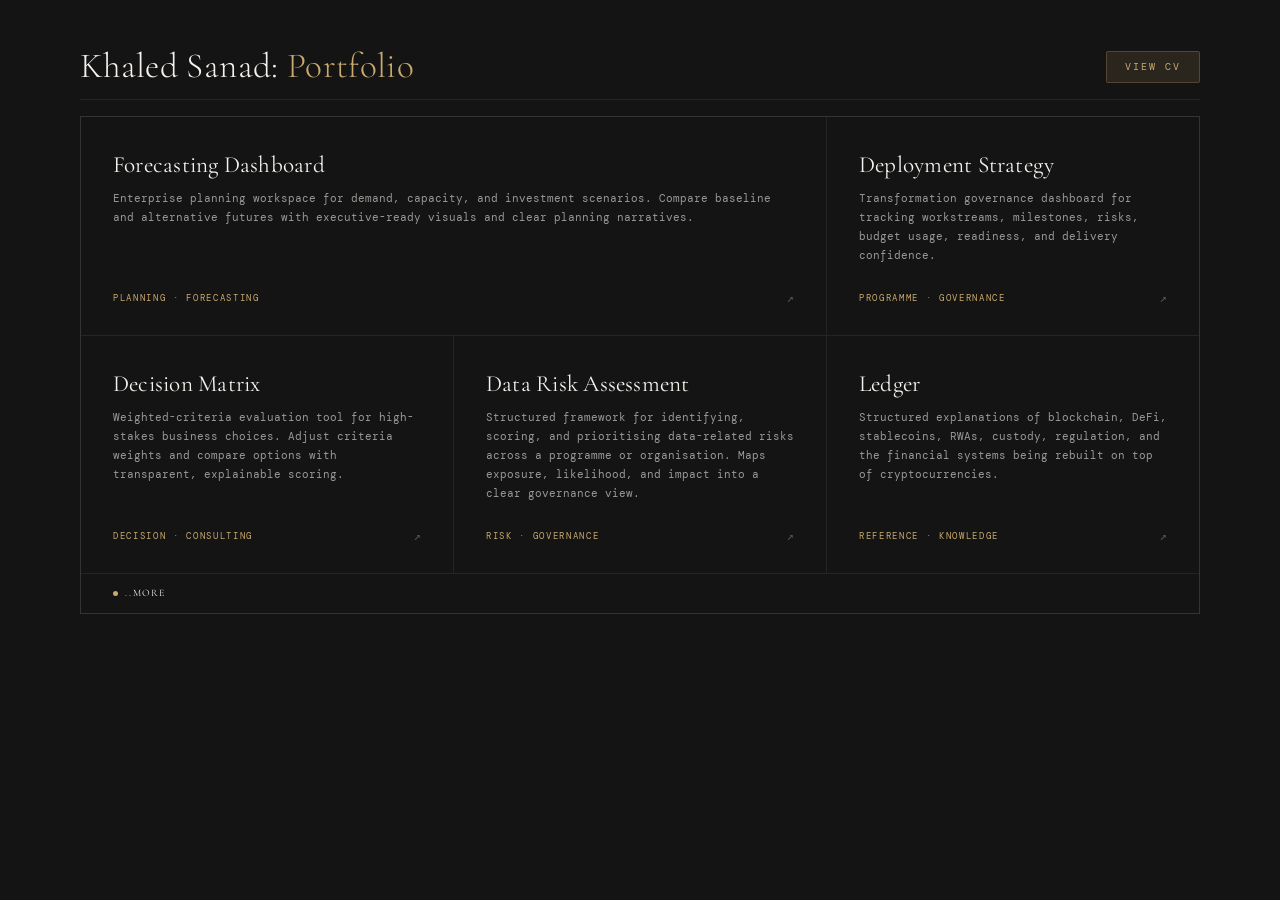
==== index.html @ ebd0127a "Link tokens.css across all pages and alias per-file custom properties Every file now loads assets/cs" ====
<!DOCTYPE html>
<html lang="en">
<head>
<meta charset="UTF-8">
<meta name="viewport" content="width=device-width, initial-scale=1.0">
<link rel="icon" type="image/svg+xml" href="data:image/svg+xml,<svg xmlns='http://www.w3.org/2000/svg' viewBox='0 0 32 32'><rect width='32' height='32' rx='4' fill='%23141414'/><rect x='2' y='2' width='28' height='28' rx='3' fill='none' stroke='%23c9a96e' stroke-width='2'/><circle cx='16' cy='16' r='8' fill='none' stroke='%23c9a96e' stroke-width='2'/></svg>">
<title>Khaled Sanad — Portfolio</title>
<link href="https://fonts.googleapis.com/css2?family=Cormorant+Garamond:wght@300;400;600&family=DM+Mono:wght@300;400&display=swap" rel="stylesheet">
<link rel="stylesheet" href="assets/css/tokens.css">
<style>
  :root {
    --surface-hover: var(--surface-alt);
    --gold: var(--accent-index);
    --gold-dim: rgba(var(--accent-index-rgb), var(--accent-dim-opacity));
    --gold-mid: rgba(var(--accent-index-rgb), var(--accent-mid-opacity));
  }
  *, *::before, *::after { box-sizing: border-box; margin: 0; padding: 0; }
  body {
    background: var(--bg);
    color: var(--ink);
    font-family: 'DM Mono', monospace;
    min-height: 100vh;
    display: flex;
    flex-direction: column;
    overflow-x: hidden;
  }
  header {
    padding: 3rem 5rem 1rem;
    display: flex;
    justify-content: space-between;
    align-items: flex-end;
    opacity: 0;
    animation: rise 0.7s ease 0.1s forwards;
  }
  h1 {
    font-family: 'Cormorant Garamond', serif;
    font-weight: 300;
    font-size: clamp(1.5rem, 2.8vw, 2.2rem);
    letter-spacing: 0.01em;
    line-height: 1;
    color: var(--ink);
  }
  h1 em { font-style: normal; color: var(--gold); }
  .cv-btn {
    font-family: 'DM Mono', monospace;
    font-size: 0.65rem;
    letter-spacing: 0.2em;
    text-transform: uppercase;
    color: var(--gold);
    text-decoration: none;
    border: 1px solid var(--gold-mid);
    padding: 0.55rem 1.1rem;
    border-radius: 2px;
    transition: color 0.2s, border-color 0.2s, background 0.2s;
    white-space: nowrap;
    cursor: pointer;
    background: var(--gold-dim);
  }
  .cv-btn:hover {
    color: var(--gold);
    border-color: var(--gold);
    background: var(--gold-dim);
  }
  .divider {
    height: 1px;
    background: var(--border);
    margin: 0 5rem;
    opacity: 0;
    animation: rise 0.5s ease 0.3s forwards;
  }
  main {
    padding: 1rem 5rem 5rem;
    flex: 1;
    opacity: 0;
    animation: rise 0.7s ease 0.45s forwards;
  }
  .grid {
    display: grid;
    grid-template-columns: repeat(3, 1fr);
    gap: 1px;
    background: var(--border);
    border: 1px solid var(--border);
  }
  .tile {
    border: 0;
    text-align: left;
    background: var(--bg);
    padding: 2.2rem 2rem 1.8rem;
    display: flex;
    flex-direction: column;
    justify-content: space-between;
    min-height: 210px;
    position: relative;
    overflow: hidden;
    text-decoration: none;
    color: inherit;
    cursor: pointer;
    transition: background 0.25s ease;
  }
  .tile::after {
    content: '';
    position: absolute;
    bottom: 0; left: 0; right: 0;
    height: 1px;
    background: var(--gold);
    transform: scaleX(0);
    transform-origin: left;
    transition: transform 0.35s ease;
  }
  .tile:hover { background: var(--surface-hover); }
  .tile:hover::after { transform: scaleX(1); }
  .tile-title {
    font-family: 'Cormorant Garamond', serif;
    font-weight: 400;
    font-size: 1.45rem;
    line-height: 1.15;
    color: var(--ink);
    letter-spacing: 0.01em;
    margin-bottom: 0.6rem;
  }
  .tile-desc {
    font-size: 0.68rem;
    line-height: 1.75;
    color: var(--ink-2);
    flex: 1;
  }
  .tile-footer {
    margin-top: 1.6rem;
    display: flex;
    justify-content: space-between;
    align-items: center;
  }
  .tile-tag {
    font-size: 0.58rem;
    letter-spacing: 0.18em;
    text-transform: uppercase;
    color: var(--ink-3);
  }
  .tile-tag.active { color: var(--gold); }
  .tile-arrow {
    font-size: 0.75rem;
    color: var(--ink-3);
    transition: transform 0.2s ease, color 0.2s ease;
  }
  .tile:hover .tile-arrow {
    transform: translate(3px, -3px);
    color: var(--gold);
  }
  .tile.wide { grid-column: span 2; }
  .tile.narrow {
    grid-column: span 3;
    min-height: auto;
    padding: 0.9rem 2rem;
  }
  .tile.narrow .tile-title {
    margin: 0;
    font-size: 0.62rem;
    line-height: 1;
    letter-spacing: 0.12em;
    color: var(--ink);
    font-family: 'Cormorant Garamond', serif;
    font-weight: 400;
    text-transform: uppercase;
    display: flex;
    align-items: center;
  }
  .tile.narrow .tile-footer,
  .tile.narrow .tile-desc { display: none; }

  /* ── Overlay ── */
  .overlay {
    position: fixed;
    inset: 0;
    z-index: 100;
    background: var(--bg);
    display: flex;
    flex-direction: column;
    opacity: 0;
    pointer-events: none;
    transition: opacity 0.3s ease;
  }
  .overlay.active {
    opacity: 1;
    pointer-events: all;
  }
  .overlay-bar {
    display: flex;
    justify-content: space-between;
    align-items: center;
    padding: 1rem 2rem;
    border-bottom: 1px solid var(--border);
    flex-shrink: 0;
  }
  @media (max-width: 600px) {
    .overlay-bar { justify-content: center; }
    .overlay-artefact { display: none; }
  }
  .overlay-home {
    font-family: 'Cormorant Garamond', serif;
    font-weight: 300;
    font-size: 1rem;
    color: var(--ink-2);
    letter-spacing: 0.04em;
    cursor: pointer;
    background: none;
    border: none;
    padding: 0;
    transition: color 0.2s;
  }
  .overlay-home:hover { color: var(--ink); }
  .overlay-home em {
    font-style: normal;
    color: var(--gold);
  }
  .overlay-artefact { display: none; }
  .overlay iframe {
    flex: 1;
    width: 100%;
    border: none;
    background: var(--bg);
  }

  @keyframes rise {
    from { opacity: 0; transform: translateY(14px); }
    to   { opacity: 1; transform: translateY(0); }
  }
  .tile { opacity: 0; animation: rise 0.5s ease both; }
  .tile:nth-child(1) { animation-delay: 0.55s; }
  .tile:nth-child(2) { animation-delay: 0.65s; }
  .tile:nth-child(3) { animation-delay: 0.72s; }
  .tile:nth-child(4) { animation-delay: 0.79s; }
  .tile:nth-child(5) { animation-delay: 0.86s; }
  .tile:nth-child(6) { animation-delay: 0.93s; }
  .extra-tile { display: none; opacity: 1 !important; animation: none !important; }
  .grid.expanded .extra-tile { display: flex; }
  @media (max-width: 900px) {
    header { padding: 2.5rem 2rem 2rem; }
    .divider { margin: 0 2rem; }
    main { padding: 2.5rem 2rem 4rem; }
    .grid { grid-template-columns: repeat(2, 1fr); }
    .tile.wide { grid-column: span 2; }
    .tile.narrow { grid-column: span 2; }
  }
  @media (max-width: 600px) {
    .grid { grid-template-columns: 1fr; }
    .tile.wide { grid-column: span 1; }
    .tile.narrow { grid-column: span 1; }
    h1 { font-size: 2rem; }
  }

  .blink-dot {
    display: inline-block;
    width: 5px;
    height: 5px;
    border-radius: 50%;
    background: var(--gold);
    margin-right: 0.45rem;
    animation: blink 1.4s ease-in-out infinite;
    vertical-align: middle;
    flex-shrink: 0;
  }
  @keyframes blink {
    0%,100% { opacity: 1; }
    50% { opacity: 0.15; }
  }
</style>
</head>
<body>

<header>
  <h1>Khaled Sanad: <em>Portfolio</em></h1>
  <a class="cv-btn" id="cvBtn" href="cv.html" title="View CV">View CV</a>
</header>
<div class="divider"></div>
<main>
  <div class="grid">

    <a class="tile wide" href="apps/forecasting-dashboard.html" data-title="Forecasting Dashboard">
      <div>
        <div class="tile-title">Forecasting Dashboard</div>
        <div class="tile-desc">Enterprise planning workspace for demand, capacity, and investment scenarios. Compare baseline and alternative futures with executive-ready visuals and clear planning narratives.</div>
      </div>
      <div class="tile-footer">
        <span class="tile-tag active">Planning · Forecasting</span>
        <span class="tile-arrow">↗</span>
      </div>
    </a>

    <a class="tile" href="apps/deployment-strategy-dashboard.html" data-title="Deployment Strategy">
      <div>
        <div class="tile-title">Deployment Strategy</div>
        <div class="tile-desc">Transformation governance dashboard for tracking workstreams, milestones, risks, budget usage, readiness, and delivery confidence.</div>
      </div>
      <div class="tile-footer">
        <span class="tile-tag active">Programme · Governance</span>
        <span class="tile-arrow">↗</span>
      </div>
    </a>

    <a class="tile" href="apps/decision-matrix.html" data-title="Decision Matrix">
      <div>
        <div class="tile-title">Decision Matrix</div>
        <div class="tile-desc">Weighted-criteria evaluation tool for high-stakes business choices. Adjust criteria weights and compare options with transparent, explainable scoring.</div>
      </div>
      <div class="tile-footer">
        <span class="tile-tag active">Decision · Consulting</span>
        <span class="tile-arrow">↗</span>
      </div>
    </a>

    <a class="tile" href="apps/data-risk-assessment.html" data-title="Data Risk Assessment">
      <div>
        <div class="tile-title">Data Risk Assessment</div>
        <div class="tile-desc">Structured framework for identifying, scoring, and prioritising data-related risks across a programme or organisation. Maps exposure, likelihood, and impact into a clear governance view.</div>
      </div>
      <div class="tile-footer">
        <span class="tile-tag active">Risk · Governance</span>
        <span class="tile-arrow">↗</span>
      </div>
    </a>

    <a class="tile" href="apps/ledger.html" data-title="Ledger">
      <div>
        <div class="tile-title">Ledger</div>
        <div class="tile-desc">Structured explanations of blockchain, DeFi, stablecoins, RWAs, custody, regulation, and the financial systems being rebuilt on top of cryptocurrencies.</div>
      </div>
      <div class="tile-footer">
        <span class="tile-tag active">Reference · Knowledge</span>
        <span class="tile-arrow">↗</span>
      </div>
    </a>

    <button class="tile narrow" id="moreToggle" type="button" aria-expanded="false">
      <div><div class="tile-title"><span class="blink-dot"></span>..more</div></div>
    </button>

    <a class="tile extra-tile" href="apps/initiative-tracker.html" data-title="Initiative Tracker">
      <div>
        <div class="tile-title">Initiative Tracker</div>
        <div class="tile-desc">Portfolio view of active initiatives by status, owner, priority, and strategic theme. A one-page governance summary built for leadership review and board reporting.</div>
      </div>
      <div class="tile-footer">
        <span class="tile-tag active">Portfolio · Delivery</span>
        <span class="tile-arrow">↗</span>
      </div>
    </a>

    <a class="tile extra-tile" href="apps/stakeholder-mapping.html" data-title="Stakeholder Mapping Tool">
      <div>
        <div class="tile-title">Stakeholder Mapping Tool</div>
        <div class="tile-desc">Maps stakeholders by influence and interest, assigns engagement strategies, and produces a clean visual grid — a standard consulting deliverable rebuilt as a browser tool.</div>
      </div>
      <div class="tile-footer">
        <span class="tile-tag active">Engagement · Change</span>
        <span class="tile-arrow">↗</span>
      </div>
    </a>

    <a class="tile extra-tile" href="apps/business-case-builder.html" data-title="Business Case Builder">
      <div>
        <div class="tile-title">Business Case Builder</div>
        <div class="tile-desc">Structured framework for framing a business case: problem statement, options, costs, benefits, risks, and recommendation — outputting a clean executive summary view.</div>
      </div>
      <div class="tile-footer">
        <span class="tile-tag active">Strategy · Justification</span>
        <span class="tile-arrow">↗</span>
      </div>
    </a>

  </div>
</main>

<!-- Overlay -->
<div class="overlay" id="overlay">
  <div class="overlay-bar">
    <button class="overlay-home" id="overlayClose">..back to <em>Portfolio</em></button>
    <span class="overlay-artefact" id="overlayTitle"></span>
  </div>
  <iframe id="overlayFrame" src="" title="Artefact"></iframe>
</div>

<script>
  // More/less toggle
  const toggle = document.getElementById("moreToggle");
  const grid = document.querySelector(".grid");
  toggle.addEventListener("click", () => {
    const expanded = grid.classList.toggle("expanded");
    toggle.setAttribute("aria-expanded", expanded ? "true" : "false");
    const titleEl = toggle.querySelector(".tile-title");
    titleEl.innerHTML = expanded
      ? '<span class="blink-dot"></span>..less'
      : '<span class="blink-dot"></span>..more';
  });

  // Overlay
  const overlay = document.getElementById("overlay");
  const overlayFrame = document.getElementById("overlayFrame");
  const overlayTitle = document.getElementById("overlayTitle");
  const overlayClose = document.getElementById("overlayClose");

  let overlayOpen = false;

function openOverlay(href, title) {
  const absoluteUrl = new URL(href, window.location.href).href;
  overlayFrame.src = absoluteUrl;
  overlayTitle.textContent = title;
  overlay.classList.add("active");
  document.body.style.overflow = "hidden";
  overlayOpen = true;
  history.pushState({ overlay: true }, "");
}

  function closeOverlay() {
    overlay.classList.remove("active");
    document.body.style.overflow = "";
    overlayOpen = false;
    overlayTitle.textContent = "";
    overlayFrame.src = "";
  }

  document.querySelectorAll("a.tile").forEach(tile => {
    tile.addEventListener("click", e => {
      e.preventDefault();
      openOverlay(tile.getAttribute("href"), tile.getAttribute("data-title"));
    });
  });

  document.getElementById("cvBtn").addEventListener("click", e => {
    e.preventDefault();
    openOverlay("cv.html", "Curriculum Vitae");
  });

  overlayClose.addEventListener("click", () => {
    window.location.href = "index.html";
  });

  window.addEventListener("popstate", () => {
    if (overlayOpen) window.location.href = "index.html";
  });

  document.addEventListener("keydown", e => {
    if (e.key === "Escape" && overlayOpen) window.location.href = "index.html";
  });
</script>

</body>
</html>
---- assets/css/tokens.css ----
/* Shared design tokens — Khaled Sanad Portfolio
   Single source of truth for every HTML file's colour system.
   Each page keeps a thin :root block that aliases these into the
   generic --accent / --ink / --bg names its own CSS already uses. */

:root {
  /* ── Neutrals ─────────────────────────────────────────────── */
  --bg:           #141414;
  --bg-rgb:       20,20,20;
  --surface:      #1c1c1c;
  --surface-alt:  #222222;
  --surface-hi:   #282828;
  --border:       rgba(255,255,255,0.07);
  --border-soft:  rgba(255,255,255,0.04);
  --border-rgb:   255,255,255;

  --ink:          #f5f2ed;
  --ink-rgb:      245,242,237;
  --ink-2:        rgba(245,242,237,0.6);
  --ink-3:        rgba(245,242,237,0.3);

  /* ── Status colours (shared meaning across every artefact) ─── */
  --green:        #5f9a78;
  --green-rgb:    95,154,120;
  --green-dim:    rgba(95,154,120,0.13);
  --green-mid:    rgba(95,154,120,0.25);

  --amber:        #c49a55;
  --amber-rgb:    196,154,85;
  --amber-dim:    rgba(196,154,85,0.13);
  --amber-mid:    rgba(196,154,85,0.25);

  --red:          #b4685d;
  --red-rgb:      180,104,93;
  --red-dim:      rgba(180,104,93,0.13);
  --red-mid:      rgba(180,104,93,0.25);

  --blue:         #6b8fa8;
  --blue-rgb:     107,143,168;
  --blue-dim:     rgba(107,143,168,0.13);
  --blue-mid:     rgba(107,143,168,0.25);

  --purple:       #8f7cae;
  --purple-rgb:   143,124,174;
  --purple-dim:   rgba(143,124,174,0.13);
  --purple-mid:   rgba(143,124,174,0.25);

  /* ── Typography ───────────────────────────────────────────── */
  --font-serif:   'Cormorant Garamond', Georgia, serif;
  --font-mono:    'DM Mono', 'Courier New', monospace;

  /* ── Shape / motion ───────────────────────────────────────── */
  --radius:       4px;
  --radius-sm:    3px;
  --tr:           160ms ease;

  /* ── Per-page accents ─────────────────────────────────────── */
  --accent-index:            #c9a96e;
  --accent-index-rgb:        201,169,110;
  --accent-cv:               var(--accent-index);
  --accent-cv-rgb:           var(--accent-index-rgb);

  --accent-forecasting:      #6b8fa8;
  --accent-forecasting-rgb:  107,143,168;

  --accent-deployment:       #93a9b2;
  --accent-deployment-rgb:   145,166,174;

  --accent-decision:         #8b7ab0;
  --accent-decision-rgb:     139,122,176;

  --accent-risk:             #b06050;
  --accent-risk-rgb:         176,96,80;

  --accent-initiative:       #4a9e9e;
  --accent-initiative-rgb:   74,158,158;

  --accent-stakeholder:      #b99562;
  --accent-stakeholder-rgb:  185,149,98;

  --accent-bizcase:          #c9b88a;
  --accent-bizcase-rgb:      201,184,138;

  /* Ledger previously shared #4a9e9e with Initiative Tracker — reassigned
     to a distinct muted indigo so the two are no longer identical. */
  --accent-ledger:           #6f7fb8;
  --accent-ledger-rgb:       111,127,184;
  --accent-ledger-hover:     #8b98d0;

  /* Standard dim/mid tint opacities applied uniformly across every accent. */
  --accent-dim-opacity: 0.12;
  --accent-mid-opacity: 0.25;

  /* Theme-invariant text colour for use on top of a saturated accent fill
     (e.g. an active pill/button) — deliberately does NOT flip with
     light/dark theme, since the accent fill itself stays legible either way. */
  --on-accent: #fff;

  /* ── Ledger's light theme (the only artefact with one) ───────
     Kept separate from the -dim/-mid "faint tint" naming above to
     avoid confusion with Ledger's own --accent-light (faint-tint) role. */
  --ledger-light-bg:            #f0efea;
  --ledger-light-surface:       #faf9f7;
  --ledger-light-surface-alt:   #eceae4;
  --ledger-light-border:        rgba(28,43,53,0.1);
  --ledger-light-border-soft:   rgba(28,43,53,0.06);
  --ledger-light-border-rgb:    28,43,53;
  --ledger-light-ink:           #1c2b35;
  --ledger-light-ink-rgb:       28,43,53;
  --ledger-light-ink-2:         rgba(28,43,53,0.7);
  --ledger-light-ink-3:         rgba(28,43,53,0.4);
  --accent-ledger-light:        #4f5f96;
  --accent-ledger-light-rgb:    79,95,150;
  --accent-ledger-light-hover:  #3d4a7a;
}
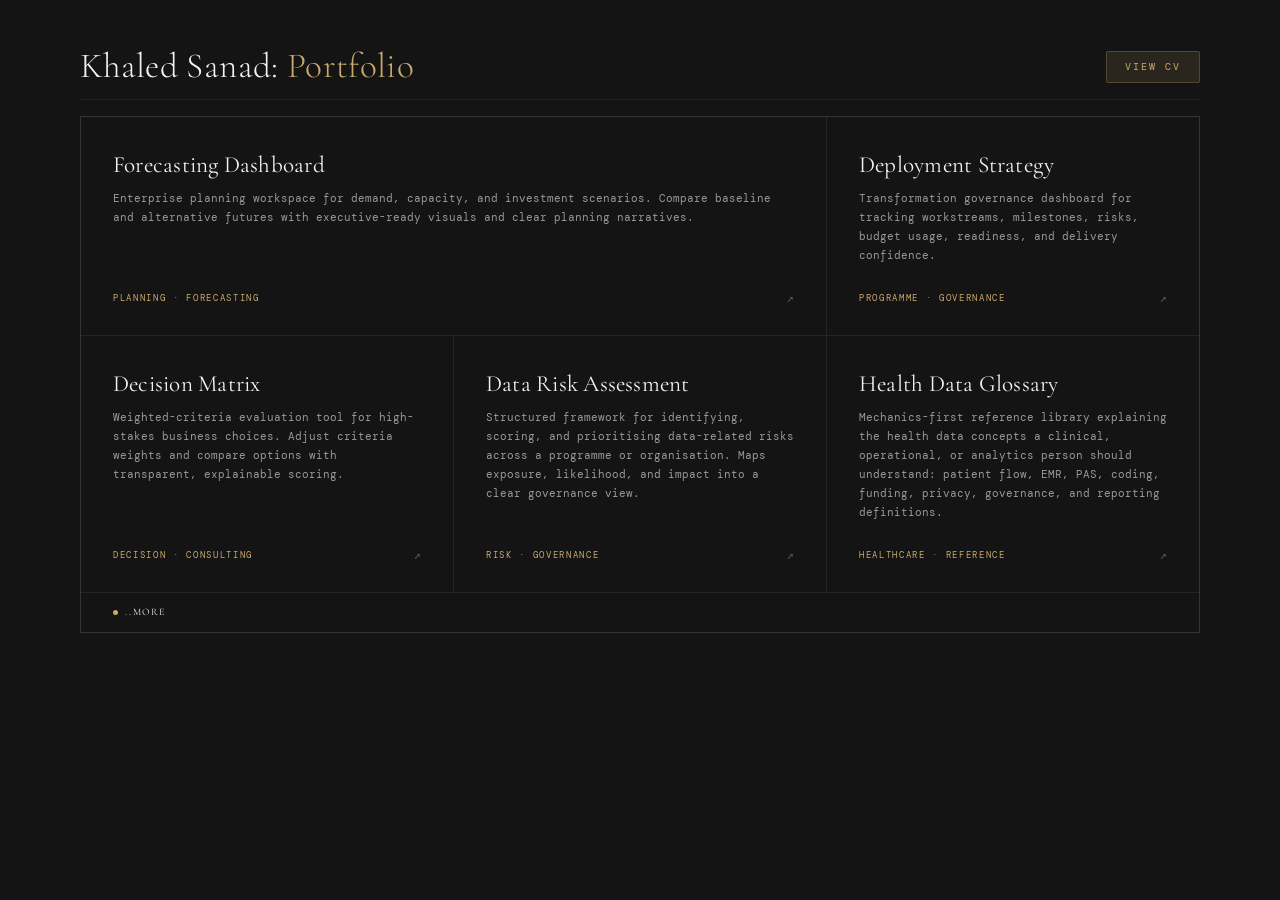
==== commit 5cee7938: "Merge branch 'main' into claude/repo-overview-readme-check-ducnp2" ====
--- a/index.html
+++ b/index.html
@@ -4,7 +4,7 @@
 <meta charset="UTF-8">
 <meta name="viewport" content="width=device-width, initial-scale=1.0">
 <link rel="icon" type="image/svg+xml" href="data:image/svg+xml,<svg xmlns='http://www.w3.org/2000/svg' viewBox='0 0 32 32'><rect width='32' height='32' rx='4' fill='%23141414'/><rect x='2' y='2' width='28' height='28' rx='3' fill='none' stroke='%23c9a96e' stroke-width='2'/><circle cx='16' cy='16' r='8' fill='none' stroke='%23c9a96e' stroke-width='2'/></svg>">
-<title>Khaled Sanad — Portfolio</title>
+<title>Khaled Sanad - Portfolio</title>
 <link href="https://fonts.googleapis.com/css2?family=Cormorant+Garamond:wght@300;400;600&family=DM+Mono:wght@300;400&display=swap" rel="stylesheet">
 <link rel="stylesheet" href="assets/css/tokens.css">
 <style>
@@ -167,7 +167,6 @@
   .tile.narrow .tile-footer,
   .tile.narrow .tile-desc { display: none; }
 
-  /* ── Overlay ── */
   .overlay {
     position: fixed;
     inset: 0;
@@ -319,13 +318,13 @@
       </div>
     </a>
 
-    <a class="tile" href="apps/ledger.html" data-title="Ledger">
-      <div>
-        <div class="tile-title">Ledger</div>
-        <div class="tile-desc">Structured explanations of blockchain, DeFi, stablecoins, RWAs, custody, regulation, and the financial systems being rebuilt on top of cryptocurrencies.</div>
-      </div>
-      <div class="tile-footer">
-        <span class="tile-tag active">Reference · Knowledge</span>
+    <a class="tile" href="apps/ledger.html" data-title="Health Data Glossary">
+      <div>
+        <div class="tile-title">Health Data Glossary</div>
+        <div class="tile-desc">Mechanics-first reference library explaining the health data concepts a clinical, operational, or analytics person should understand: patient flow, EMR, PAS, coding, funding, privacy, governance, and reporting definitions.</div>
+      </div>
+      <div class="tile-footer">
+        <span class="tile-tag active">Healthcare · Reference</span>
         <span class="tile-arrow">↗</span>
       </div>
     </a>
@@ -348,7 +347,7 @@
     <a class="tile extra-tile" href="apps/stakeholder-mapping.html" data-title="Stakeholder Mapping Tool">
       <div>
         <div class="tile-title">Stakeholder Mapping Tool</div>
-        <div class="tile-desc">Maps stakeholders by influence and interest, assigns engagement strategies, and produces a clean visual grid — a standard consulting deliverable rebuilt as a browser tool.</div>
+        <div class="tile-desc">Maps stakeholders by influence and interest, assigns engagement strategies, and produces a clean visual grid suitable for programme planning and change work.</div>
       </div>
       <div class="tile-footer">
         <span class="tile-tag active">Engagement · Change</span>
@@ -359,7 +358,7 @@
     <a class="tile extra-tile" href="apps/business-case-builder.html" data-title="Business Case Builder">
       <div>
         <div class="tile-title">Business Case Builder</div>
-        <div class="tile-desc">Structured framework for framing a business case: problem statement, options, costs, benefits, risks, and recommendation — outputting a clean executive summary view.</div>
+        <div class="tile-desc">Structured framework for framing a business case: problem statement, options, costs, benefits, risks, and recommendation, producing a clean executive summary view.</div>
       </div>
       <div class="tile-footer">
         <span class="tile-tag active">Strategy · Justification</span>
@@ -370,7 +369,6 @@
   </div>
 </main>
 
-<!-- Overlay -->
 <div class="overlay" id="overlay">
   <div class="overlay-bar">
     <button class="overlay-home" id="overlayClose">..back to <em>Portfolio</em></button>
@@ -380,7 +378,6 @@
 </div>
 
 <script>
-  // More/less toggle
   const toggle = document.getElementById("moreToggle");
   const grid = document.querySelector(".grid");
   toggle.addEventListener("click", () => {
@@ -392,7 +389,6 @@
       : '<span class="blink-dot"></span>..more';
   });
 
-  // Overlay
   const overlay = document.getElementById("overlay");
   const overlayFrame = document.getElementById("overlayFrame");
   const overlayTitle = document.getElementById("overlayTitle");
@@ -400,15 +396,15 @@
 
   let overlayOpen = false;
 
-function openOverlay(href, title) {
-  const absoluteUrl = new URL(href, window.location.href).href;
-  overlayFrame.src = absoluteUrl;
-  overlayTitle.textContent = title;
-  overlay.classList.add("active");
-  document.body.style.overflow = "hidden";
-  overlayOpen = true;
-  history.pushState({ overlay: true }, "");
-}
+  function openOverlay(href, title) {
+    const absoluteUrl = new URL(href, window.location.href).href;
+    overlayFrame.src = absoluteUrl;
+    overlayTitle.textContent = title;
+    overlay.classList.add("active");
+    document.body.style.overflow = "hidden";
+    overlayOpen = true;
+    history.pushState({ overlay: true }, "");
+  }
 
   function closeOverlay() {
     overlay.classList.remove("active");
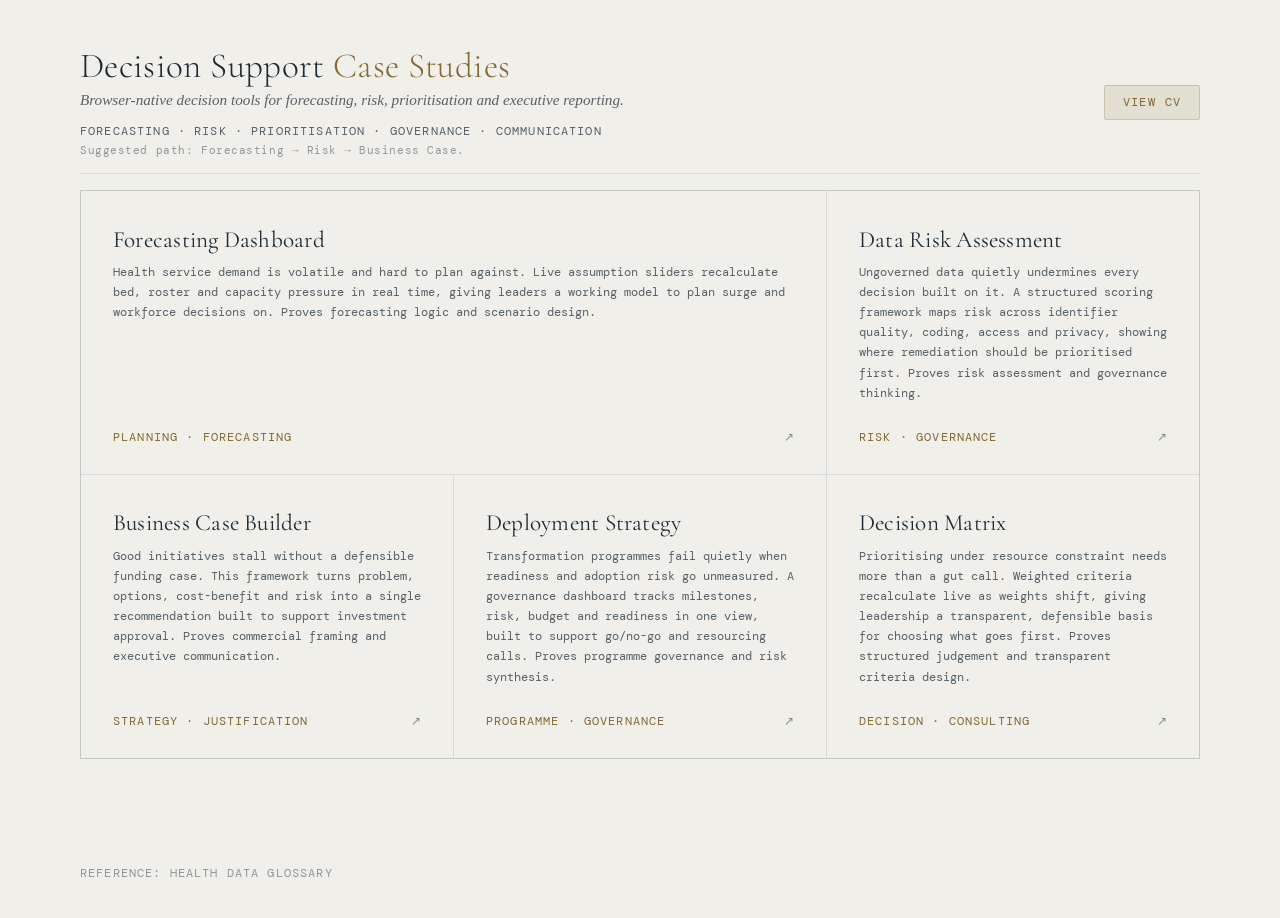
==== commit 655755ed: "Rebrand shell, reduce hero grid to 5 tiles, rewrite tile copy Retitles the portfolio shell to "Decis" ====
--- a/index.html
+++ b/index.html
@@ -4,7 +4,7 @@
 <meta charset="UTF-8">
 <meta name="viewport" content="width=device-width, initial-scale=1.0">
 <link rel="icon" type="image/svg+xml" href="data:image/svg+xml,<svg xmlns='http://www.w3.org/2000/svg' viewBox='0 0 32 32'><rect width='32' height='32' rx='4' fill='%23141414'/><rect x='2' y='2' width='28' height='28' rx='3' fill='none' stroke='%23c9a96e' stroke-width='2'/><circle cx='16' cy='16' r='8' fill='none' stroke='%23c9a96e' stroke-width='2'/></svg>">
-<title>Khaled Sanad - Portfolio</title>
+<title>Decision Support Case Studies</title>
 <link href="https://fonts.googleapis.com/css2?family=Cormorant+Garamond:wght@300;400;600&family=DM+Mono:wght@300;400&display=swap" rel="stylesheet">
 <link rel="stylesheet" href="assets/css/tokens.css">
 <style>
@@ -28,7 +28,7 @@
     padding: 3rem 5rem 1rem;
     display: flex;
     justify-content: space-between;
-    align-items: flex-end;
+    align-items: center;
     opacity: 0;
     animation: rise 0.7s ease 0.1s forwards;
   }
@@ -41,10 +41,36 @@
     color: var(--ink);
   }
   h1 em { font-style: normal; color: var(--gold); }
+  .tagline {
+    font-family: 'Cormorant Garamond', serif;
+    font-style: italic;
+    font-weight: 300;
+    font-size: 0.95rem;
+    color: var(--ink-2);
+    margin-top: 0.5rem;
+  }
+  .meta-block {
+    margin-top: 0.9rem;
+  }
+  .proof-strip {
+    font-family: 'DM Mono', monospace;
+    font-size: 0.72rem;
+    letter-spacing: 0.1em;
+    text-transform: uppercase;
+    color: var(--ink-2);
+  }
+  .suggested-path {
+    font-family: 'DM Mono', monospace;
+    font-size: 0.7rem;
+    letter-spacing: 0.05em;
+    color: var(--ink-3);
+    margin-top: 0.3rem;
+  }
+  .header-left { display: flex; flex-direction: column; }
   .cv-btn {
     font-family: 'DM Mono', monospace;
-    font-size: 0.65rem;
-    letter-spacing: 0.2em;
+    font-size: 0.72rem;
+    letter-spacing: 0.12em;
     text-transform: uppercase;
     color: var(--gold);
     text-decoration: none;
@@ -119,7 +145,7 @@
     margin-bottom: 0.6rem;
   }
   .tile-desc {
-    font-size: 0.68rem;
+    font-size: 0.72rem;
     line-height: 1.75;
     color: var(--ink-2);
     flex: 1;
@@ -131,41 +157,24 @@
     align-items: center;
   }
   .tile-tag {
-    font-size: 0.58rem;
-    letter-spacing: 0.18em;
+    font-size: 0.72rem;
+    letter-spacing: 0.1em;
     text-transform: uppercase;
     color: var(--ink-3);
   }
   .tile-tag.active { color: var(--gold); }
   .tile-arrow {
     font-size: 0.75rem;
-    color: var(--ink-3);
-    transition: transform 0.2s ease, color 0.2s ease;
+    color: var(--ink-2);
+    opacity: 0.7;
+    transition: transform 0.2s ease, color 0.2s ease, opacity 0.2s ease;
   }
   .tile:hover .tile-arrow {
     transform: translate(3px, -3px);
     color: var(--gold);
+    opacity: 1;
   }
   .tile.wide { grid-column: span 2; }
-  .tile.narrow {
-    grid-column: span 3;
-    min-height: auto;
-    padding: 0.9rem 2rem;
-  }
-  .tile.narrow .tile-title {
-    margin: 0;
-    font-size: 0.62rem;
-    line-height: 1;
-    letter-spacing: 0.12em;
-    color: var(--ink);
-    font-family: 'Cormorant Garamond', serif;
-    font-weight: 400;
-    text-transform: uppercase;
-    display: flex;
-    align-items: center;
-  }
-  .tile.narrow .tile-footer,
-  .tile.narrow .tile-desc { display: none; }
 
   .overlay {
     position: fixed;
@@ -229,45 +238,51 @@
   .tile:nth-child(3) { animation-delay: 0.72s; }
   .tile:nth-child(4) { animation-delay: 0.79s; }
   .tile:nth-child(5) { animation-delay: 0.86s; }
-  .tile:nth-child(6) { animation-delay: 0.93s; }
-  .extra-tile { display: none; opacity: 1 !important; animation: none !important; }
-  .grid.expanded .extra-tile { display: flex; }
   @media (max-width: 900px) {
     header { padding: 2.5rem 2rem 2rem; }
     .divider { margin: 0 2rem; }
     main { padding: 2.5rem 2rem 4rem; }
     .grid { grid-template-columns: repeat(2, 1fr); }
     .tile.wide { grid-column: span 2; }
-    .tile.narrow { grid-column: span 2; }
   }
   @media (max-width: 600px) {
     .grid { grid-template-columns: 1fr; }
     .tile.wide { grid-column: span 1; }
-    .tile.narrow { grid-column: span 1; }
     h1 { font-size: 2rem; }
   }
 
-  .blink-dot {
-    display: inline-block;
-    width: 5px;
-    height: 5px;
-    border-radius: 50%;
-    background: var(--gold);
-    margin-right: 0.45rem;
-    animation: blink 1.4s ease-in-out infinite;
-    vertical-align: middle;
-    flex-shrink: 0;
-  }
-  @keyframes blink {
-    0%,100% { opacity: 1; }
-    50% { opacity: 0.15; }
+  footer {
+    padding: 1.4rem 5rem 2.2rem;
+    opacity: 0;
+    animation: rise 0.5s ease 1s forwards;
+  }
+  .footer-link {
+    font-family: 'DM Mono', monospace;
+    font-size: 0.72rem;
+    letter-spacing: 0.1em;
+    text-transform: uppercase;
+    color: var(--ink-3);
+    text-decoration: none;
+    cursor: pointer;
+    transition: color 0.2s ease;
+  }
+  .footer-link:hover { color: var(--gold); }
+  @media (max-width: 900px) {
+    footer { padding: 1.4rem 2rem 2.2rem; }
   }
 </style>
 </head>
 <body>
 
 <header>
-  <h1>Khaled Sanad: <em>Portfolio</em></h1>
+  <div class="header-left">
+    <h1>Decision Support <em>Case Studies</em></h1>
+    <p class="tagline">Browser-native decision tools for forecasting, risk, prioritisation and executive reporting.</p>
+    <div class="meta-block">
+      <div class="proof-strip">Forecasting · Risk · Prioritisation · Governance · Communication</div>
+      <div class="suggested-path">Suggested path: Forecasting → Risk → Business Case.</div>
+    </div>
+  </div>
   <a class="cv-btn" id="cvBtn" href="cv.html" title="View CV">View CV</a>
 </header>
 <div class="divider"></div>
@@ -277,7 +292,7 @@
     <a class="tile wide" href="apps/forecasting-dashboard.html" data-title="Forecasting Dashboard">
       <div>
         <div class="tile-title">Forecasting Dashboard</div>
-        <div class="tile-desc">Enterprise planning workspace for demand, capacity, and investment scenarios. Compare baseline and alternative futures with executive-ready visuals and clear planning narratives.</div>
+        <div class="tile-desc">Health service demand is volatile and hard to plan against. Live assumption sliders recalculate bed, roster and capacity pressure in real time, giving leaders a working model to plan surge and workforce decisions on. Proves forecasting logic and scenario design.</div>
       </div>
       <div class="tile-footer">
         <span class="tile-tag active">Planning · Forecasting</span>
@@ -285,10 +300,32 @@
       </div>
     </a>
 
+    <a class="tile" href="apps/data-risk-assessment.html" data-title="Data Risk Assessment">
+      <div>
+        <div class="tile-title">Data Risk Assessment</div>
+        <div class="tile-desc">Ungoverned data quietly undermines every decision built on it. A structured scoring framework maps risk across identifier quality, coding, access and privacy, showing where remediation should be prioritised first. Proves risk assessment and governance thinking.</div>
+      </div>
+      <div class="tile-footer">
+        <span class="tile-tag active">Risk · Governance</span>
+        <span class="tile-arrow">↗</span>
+      </div>
+    </a>
+
+    <a class="tile" href="apps/business-case-builder.html" data-title="Business Case Builder">
+      <div>
+        <div class="tile-title">Business Case Builder</div>
+        <div class="tile-desc">Good initiatives stall without a defensible funding case. This framework turns problem, options, cost-benefit and risk into a single recommendation built to support investment approval. Proves commercial framing and executive communication.</div>
+      </div>
+      <div class="tile-footer">
+        <span class="tile-tag active">Strategy · Justification</span>
+        <span class="tile-arrow">↗</span>
+      </div>
+    </a>
+
     <a class="tile" href="apps/deployment-strategy-dashboard.html" data-title="Deployment Strategy">
       <div>
         <div class="tile-title">Deployment Strategy</div>
-        <div class="tile-desc">Transformation governance dashboard for tracking workstreams, milestones, risks, budget usage, readiness, and delivery confidence.</div>
+        <div class="tile-desc">Transformation programmes fail quietly when readiness and adoption risk go unmeasured. A governance dashboard tracks milestones, risk, budget and readiness in one view, built to support go/no-go and resourcing calls. Proves programme governance and risk synthesis.</div>
       </div>
       <div class="tile-footer">
         <span class="tile-tag active">Programme · Governance</span>
@@ -299,7 +336,7 @@
     <a class="tile" href="apps/decision-matrix.html" data-title="Decision Matrix">
       <div>
         <div class="tile-title">Decision Matrix</div>
-        <div class="tile-desc">Weighted-criteria evaluation tool for high-stakes business choices. Adjust criteria weights and compare options with transparent, explainable scoring.</div>
+        <div class="tile-desc">Prioritising under resource constraint needs more than a gut call. Weighted criteria recalculate live as weights shift, giving leadership a transparent, defensible basis for choosing what goes first. Proves structured judgement and transparent criteria design.</div>
       </div>
       <div class="tile-footer">
         <span class="tile-tag active">Decision · Consulting</span>
@@ -307,67 +344,12 @@
       </div>
     </a>
 
-    <a class="tile" href="apps/data-risk-assessment.html" data-title="Data Risk Assessment">
-      <div>
-        <div class="tile-title">Data Risk Assessment</div>
-        <div class="tile-desc">Structured framework for identifying, scoring, and prioritising data-related risks across a programme or organisation. Maps exposure, likelihood, and impact into a clear governance view.</div>
-      </div>
-      <div class="tile-footer">
-        <span class="tile-tag active">Risk · Governance</span>
-        <span class="tile-arrow">↗</span>
-      </div>
-    </a>
-
-    <a class="tile" href="apps/ledger.html" data-title="Health Data Glossary">
-      <div>
-        <div class="tile-title">Health Data Glossary</div>
-        <div class="tile-desc">Mechanics-first reference library explaining the health data concepts a clinical, operational, or analytics person should understand: patient flow, EMR, PAS, coding, funding, privacy, governance, and reporting definitions.</div>
-      </div>
-      <div class="tile-footer">
-        <span class="tile-tag active">Healthcare · Reference</span>
-        <span class="tile-arrow">↗</span>
-      </div>
-    </a>
-
-    <button class="tile narrow" id="moreToggle" type="button" aria-expanded="false">
-      <div><div class="tile-title"><span class="blink-dot"></span>..more</div></div>
-    </button>
-
-    <a class="tile extra-tile" href="apps/initiative-tracker.html" data-title="Initiative Tracker">
-      <div>
-        <div class="tile-title">Initiative Tracker</div>
-        <div class="tile-desc">Portfolio view of active initiatives by status, owner, priority, and strategic theme. A one-page governance summary built for leadership review and board reporting.</div>
-      </div>
-      <div class="tile-footer">
-        <span class="tile-tag active">Portfolio · Delivery</span>
-        <span class="tile-arrow">↗</span>
-      </div>
-    </a>
-
-    <a class="tile extra-tile" href="apps/stakeholder-mapping.html" data-title="Stakeholder Mapping Tool">
-      <div>
-        <div class="tile-title">Stakeholder Mapping Tool</div>
-        <div class="tile-desc">Maps stakeholders by influence and interest, assigns engagement strategies, and produces a clean visual grid suitable for programme planning and change work.</div>
-      </div>
-      <div class="tile-footer">
-        <span class="tile-tag active">Engagement · Change</span>
-        <span class="tile-arrow">↗</span>
-      </div>
-    </a>
-
-    <a class="tile extra-tile" href="apps/business-case-builder.html" data-title="Business Case Builder">
-      <div>
-        <div class="tile-title">Business Case Builder</div>
-        <div class="tile-desc">Structured framework for framing a business case: problem statement, options, costs, benefits, risks, and recommendation, producing a clean executive summary view.</div>
-      </div>
-      <div class="tile-footer">
-        <span class="tile-tag active">Strategy · Justification</span>
-        <span class="tile-arrow">↗</span>
-      </div>
-    </a>
-
   </div>
 </main>
+
+<footer>
+  <a class="footer-link" id="ledgerLink" href="apps/ledger.html">Reference: Health Data Glossary</a>
+</footer>
 
 <div class="overlay" id="overlay">
   <div class="overlay-bar">
@@ -378,17 +360,6 @@
 </div>
 
 <script>
-  const toggle = document.getElementById("moreToggle");
-  const grid = document.querySelector(".grid");
-  toggle.addEventListener("click", () => {
-    const expanded = grid.classList.toggle("expanded");
-    toggle.setAttribute("aria-expanded", expanded ? "true" : "false");
-    const titleEl = toggle.querySelector(".tile-title");
-    titleEl.innerHTML = expanded
-      ? '<span class="blink-dot"></span>..less'
-      : '<span class="blink-dot"></span>..more';
-  });
-
   const overlay = document.getElementById("overlay");
   const overlayFrame = document.getElementById("overlayFrame");
   const overlayTitle = document.getElementById("overlayTitle");
@@ -426,6 +397,11 @@
     openOverlay("cv.html", "Curriculum Vitae");
   });
 
+  document.getElementById("ledgerLink").addEventListener("click", e => {
+    e.preventDefault();
+    openOverlay("apps/ledger.html", "Health Data Glossary");
+  });
+
   overlayClose.addEventListener("click", () => {
     window.location.href = "index.html";
   });
--- a/assets/css/tokens.css
+++ b/assets/css/tokens.css
@@ -1,49 +1,53 @@
 /* Shared design tokens — Khaled Sanad Portfolio
    Single source of truth for every HTML file's colour system.
+   Clinical light theme — dark theme retired (was the suite default
+   through Phase 1; see git history for those values).
    Each page keeps a thin :root block that aliases these into the
    generic --accent / --ink / --bg names its own CSS already uses. */
 
 :root {
   /* ── Neutrals ─────────────────────────────────────────────── */
-  --bg:           #141414;
-  --bg-rgb:       20,20,20;
-  --surface:      #1c1c1c;
-  --surface-alt:  #222222;
-  --surface-hi:   #282828;
-  --border:       rgba(255,255,255,0.07);
-  --border-soft:  rgba(255,255,255,0.04);
-  --border-rgb:   255,255,255;
+  --bg:           #f0efea;
+  --bg-rgb:       240,239,234;
+  --surface:      #faf9f7;
+  --surface-alt:  #eceae4;
+  --surface-hi:   #e5e1d6;
+  --border:       rgba(28,43,53,0.1);
+  --border-soft:  rgba(28,43,53,0.06);
+  --border-rgb:   28,43,53;
 
-  --ink:          #f5f2ed;
-  --ink-rgb:      245,242,237;
-  --ink-2:        rgba(245,242,237,0.6);
-  --ink-3:        rgba(245,242,237,0.3);
+  --ink:          #1c2b35;
+  --ink-rgb:      28,43,53;
+  --ink-2:        rgba(28,43,53,0.72);
+  --ink-3:        rgba(28,43,53,0.45);
 
-  /* ── Status colours (shared meaning across every artefact) ─── */
-  --green:        #5f9a78;
-  --green-rgb:    95,154,120;
-  --green-dim:    rgba(95,154,120,0.13);
-  --green-mid:    rgba(95,154,120,0.25);
+  /* ── Status colours (shared meaning across every artefact) ───
+     Hue/saturation unchanged from the dark theme — lightness only,
+     reduced just enough to clear 4.5:1 text contrast against --bg. */
+  --green:        #49765c;
+  --green-rgb:    73,118,92;
+  --green-dim:    rgba(73,118,92,0.13);
+  --green-mid:    rgba(73,118,92,0.25);
 
-  --amber:        #c49a55;
-  --amber-rgb:    196,154,85;
-  --amber-dim:    rgba(196,154,85,0.13);
-  --amber-mid:    rgba(196,154,85,0.25);
+  --amber:        #896730;
+  --amber-rgb:    137,103,48;
+  --amber-dim:    rgba(137,103,48,0.13);
+  --amber-mid:    rgba(137,103,48,0.25);
 
-  --red:          #b4685d;
-  --red-rgb:      180,104,93;
-  --red-dim:      rgba(180,104,93,0.13);
-  --red-mid:      rgba(180,104,93,0.25);
+  --red:          #a4574c;
+  --red-rgb:      164,87,76;
+  --red-dim:      rgba(164,87,76,0.13);
+  --red-mid:      rgba(164,87,76,0.25);
 
-  --blue:         #6b8fa8;
-  --blue-rgb:     107,143,168;
-  --blue-dim:     rgba(107,143,168,0.13);
-  --blue-mid:     rgba(107,143,168,0.25);
+  --blue:         #507188;
+  --blue-rgb:     80,113,136;
+  --blue-dim:     rgba(80,113,136,0.13);
+  --blue-mid:     rgba(80,113,136,0.25);
 
-  --purple:       #8f7cae;
-  --purple-rgb:   143,124,174;
-  --purple-dim:   rgba(143,124,174,0.13);
-  --purple-mid:   rgba(143,124,174,0.25);
+  --purple:       #79629e;
+  --purple-rgb:   121,98,158;
+  --purple-dim:   rgba(121,98,158,0.13);
+  --purple-mid:   rgba(121,98,158,0.25);
 
   /* ── Typography ───────────────────────────────────────────── */
   --font-serif:   'Cormorant Garamond', Georgia, serif;
@@ -54,62 +58,51 @@
   --radius-sm:    3px;
   --tr:           160ms ease;
 
-  /* ── Per-page accents ─────────────────────────────────────── */
-  --accent-index:            #c9a96e;
-  --accent-index-rgb:        201,169,110;
+  /* ── Per-page accents ───────────────────────────────────────
+     Same hue/saturation as the retired dark theme, lightness reduced
+     to clear 4.5:1 text contrast against the new light --bg. */
+  --accent-index:            #866832;
+  --accent-index-rgb:        134,104,50;
   --accent-cv:               var(--accent-index);
   --accent-cv-rgb:           var(--accent-index-rgb);
 
-  --accent-forecasting:      #6b8fa8;
-  --accent-forecasting-rgb:  107,143,168;
+  --accent-forecasting:      #507188;
+  --accent-forecasting-rgb:  80,113,136;
 
-  --accent-deployment:       #93a9b2;
-  --accent-deployment-rgb:   145,166,174;
+  --accent-deployment:       #58717b;
+  --accent-deployment-rgb:   88,113,123;
 
-  --accent-decision:         #8b7ab0;
-  --accent-decision-rgb:     139,122,176;
+  --accent-decision:         #7662a2;
+  --accent-decision-rgb:     118,98,162;
 
-  --accent-risk:             #b06050;
-  --accent-risk-rgb:         176,96,80;
+  --accent-risk:             #a35849;
+  --accent-risk-rgb:         163,88,73;
 
-  --accent-initiative:       #4a9e9e;
-  --accent-initiative-rgb:   74,158,158;
+  --accent-initiative:       #387777;
+  --accent-initiative-rgb:   56,119,119;
 
-  --accent-stakeholder:      #b99562;
-  --accent-stakeholder-rgb:  185,149,98;
+  --accent-stakeholder:      #86683c;
+  --accent-stakeholder-rgb:  134,104,60;
 
-  --accent-bizcase:          #c9b88a;
-  --accent-bizcase-rgb:      201,184,138;
+  --accent-bizcase:          #7d6b3a;
+  --accent-bizcase-rgb:      125,107,58;
 
   /* Ledger previously shared #4a9e9e with Initiative Tracker — reassigned
-     to a distinct muted indigo so the two are no longer identical. */
-  --accent-ledger:           #6f7fb8;
-  --accent-ledger-rgb:       111,127,184;
-  --accent-ledger-hover:     #8b98d0;
+     to a distinct muted indigo (also no longer collides post-recolor). */
+  --accent-ledger:           #4f5f96;
+  --accent-ledger-rgb:       79,95,150;
+  --accent-ledger-hover:     #3d4a7a;
 
-  /* Standard dim/mid tint opacities applied uniformly across every accent. */
+  /* Standard dim/mid tint opacities applied uniformly across every accent.
+     Verified numerically against the new light bg: at these opacities the
+     (now-darkened) accents produce comparable or greater tint visibility
+     than the original accents had against the old dark bg — no separate
+     light-specific opacity needed. */
   --accent-dim-opacity: 0.12;
   --accent-mid-opacity: 0.25;
 
   /* Theme-invariant text colour for use on top of a saturated accent fill
-     (e.g. an active pill/button) — deliberately does NOT flip with
-     light/dark theme, since the accent fill itself stays legible either way. */
+     (e.g. an active pill/button) — white reads correctly on every current
+     accent regardless of background theme. */
   --on-accent: #fff;
-
-  /* ── Ledger's light theme (the only artefact with one) ───────
-     Kept separate from the -dim/-mid "faint tint" naming above to
-     avoid confusion with Ledger's own --accent-light (faint-tint) role. */
-  --ledger-light-bg:            #f0efea;
-  --ledger-light-surface:       #faf9f7;
-  --ledger-light-surface-alt:   #eceae4;
-  --ledger-light-border:        rgba(28,43,53,0.1);
-  --ledger-light-border-soft:   rgba(28,43,53,0.06);
-  --ledger-light-border-rgb:    28,43,53;
-  --ledger-light-ink:           #1c2b35;
-  --ledger-light-ink-rgb:       28,43,53;
-  --ledger-light-ink-2:         rgba(28,43,53,0.7);
-  --ledger-light-ink-3:         rgba(28,43,53,0.4);
-  --accent-ledger-light:        #4f5f96;
-  --accent-ledger-light-rgb:    79,95,150;
-  --accent-ledger-light-hover:  #3d4a7a;
 }
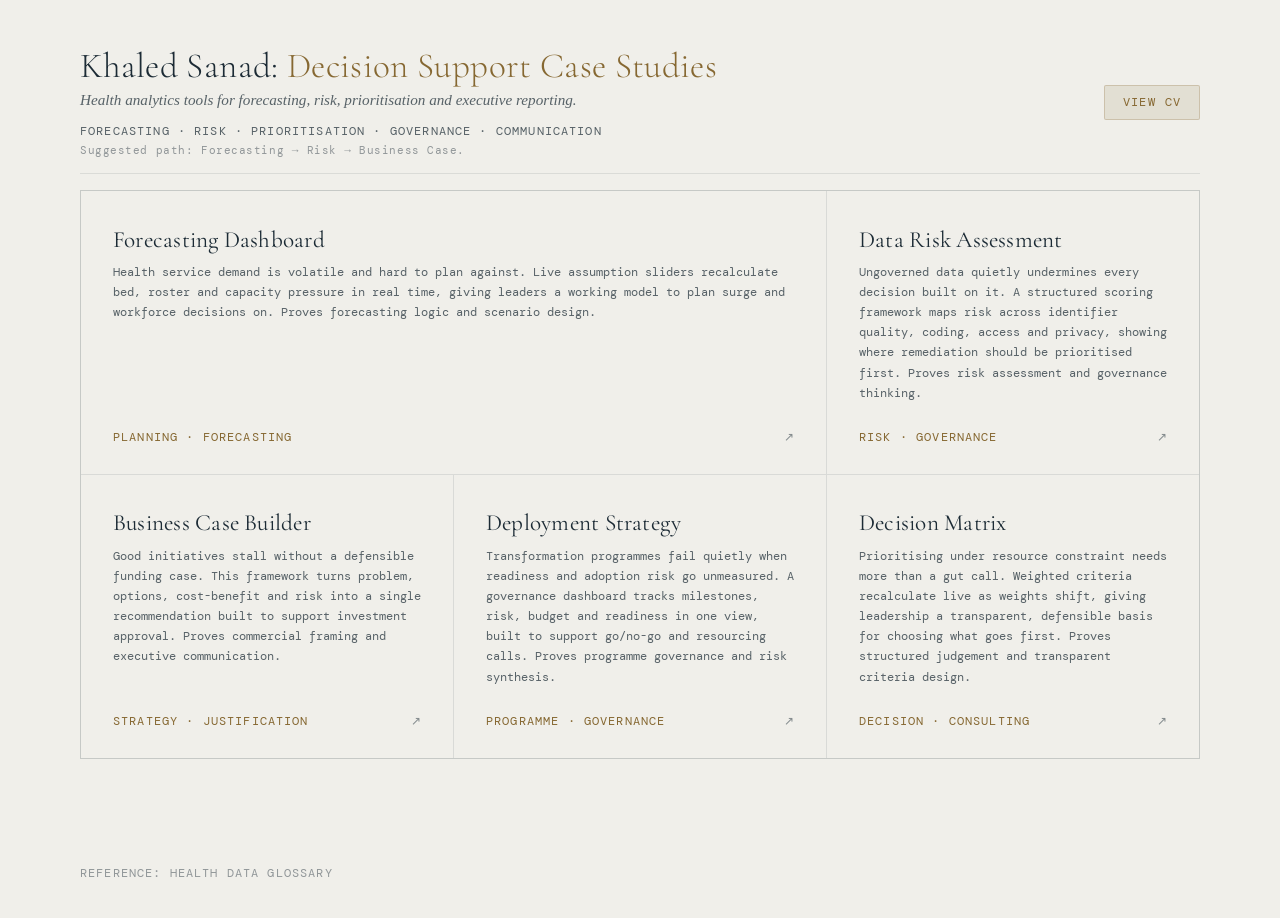
==== commit 3ca1f0d9: "Restore name in shell title, retune tagline index.html: title (both <title> tag and h1) becomes "Kha" ====
--- a/index.html
+++ b/index.html
@@ -4,7 +4,7 @@
 <meta charset="UTF-8">
 <meta name="viewport" content="width=device-width, initial-scale=1.0">
 <link rel="icon" type="image/svg+xml" href="data:image/svg+xml,<svg xmlns='http://www.w3.org/2000/svg' viewBox='0 0 32 32'><rect width='32' height='32' rx='4' fill='%23141414'/><rect x='2' y='2' width='28' height='28' rx='3' fill='none' stroke='%23c9a96e' stroke-width='2'/><circle cx='16' cy='16' r='8' fill='none' stroke='%23c9a96e' stroke-width='2'/></svg>">
-<title>Decision Support Case Studies</title>
+<title>Khaled Sanad: Decision Support Case Studies</title>
 <link href="https://fonts.googleapis.com/css2?family=Cormorant+Garamond:wght@300;400;600&family=DM+Mono:wght@300;400&display=swap" rel="stylesheet">
 <link rel="stylesheet" href="assets/css/tokens.css">
 <style>
@@ -276,8 +276,8 @@
 
 <header>
   <div class="header-left">
-    <h1>Decision Support <em>Case Studies</em></h1>
-    <p class="tagline">Browser-native decision tools for forecasting, risk, prioritisation and executive reporting.</p>
+    <h1>Khaled Sanad: <em>Decision Support Case Studies</em></h1>
+    <p class="tagline">Health analytics tools for forecasting, risk, prioritisation and executive reporting.</p>
     <div class="meta-block">
       <div class="proof-strip">Forecasting · Risk · Prioritisation · Governance · Communication</div>
       <div class="suggested-path">Suggested path: Forecasting → Risk → Business Case.</div>
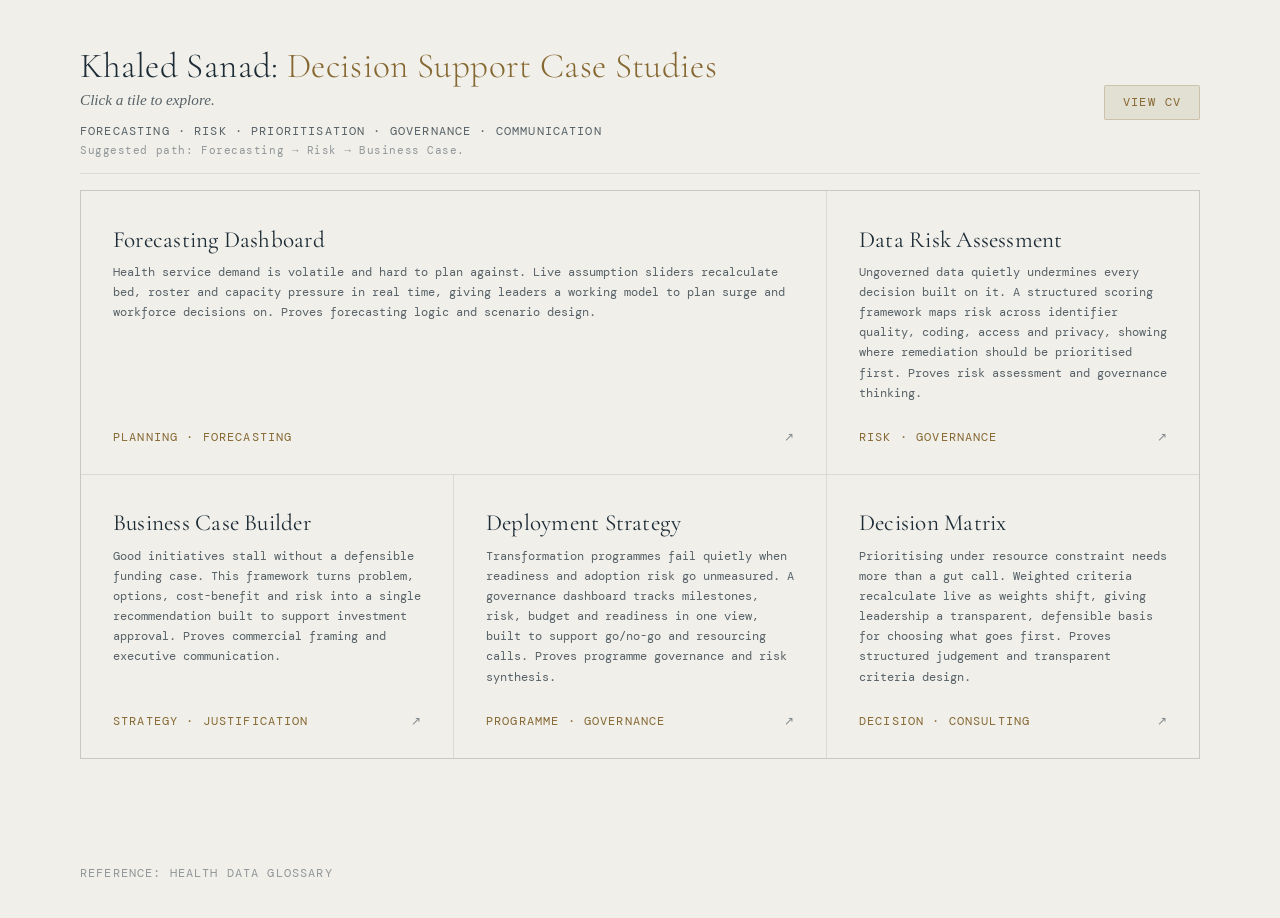
==== commit d23bb372: "Simplify index tagline, rename overlay back button to Home Tagline replaced with a single short line" ====
--- a/index.html
+++ b/index.html
@@ -277,7 +277,7 @@
 <header>
   <div class="header-left">
     <h1>Khaled Sanad: <em>Decision Support Case Studies</em></h1>
-    <p class="tagline">Health analytics tools for forecasting, risk, prioritisation and executive reporting.</p>
+    <p class="tagline">Click a tile to explore.</p>
     <div class="meta-block">
       <div class="proof-strip">Forecasting · Risk · Prioritisation · Governance · Communication</div>
       <div class="suggested-path">Suggested path: Forecasting → Risk → Business Case.</div>
@@ -353,7 +353,7 @@
 
 <div class="overlay" id="overlay">
   <div class="overlay-bar">
-    <button class="overlay-home" id="overlayClose">..back to <em>Portfolio</em></button>
+    <button class="overlay-home" id="overlayClose">..back to <em>Home</em></button>
     <span class="overlay-artefact" id="overlayTitle"></span>
   </div>
   <iframe id="overlayFrame" src="" title="Artefact"></iframe>
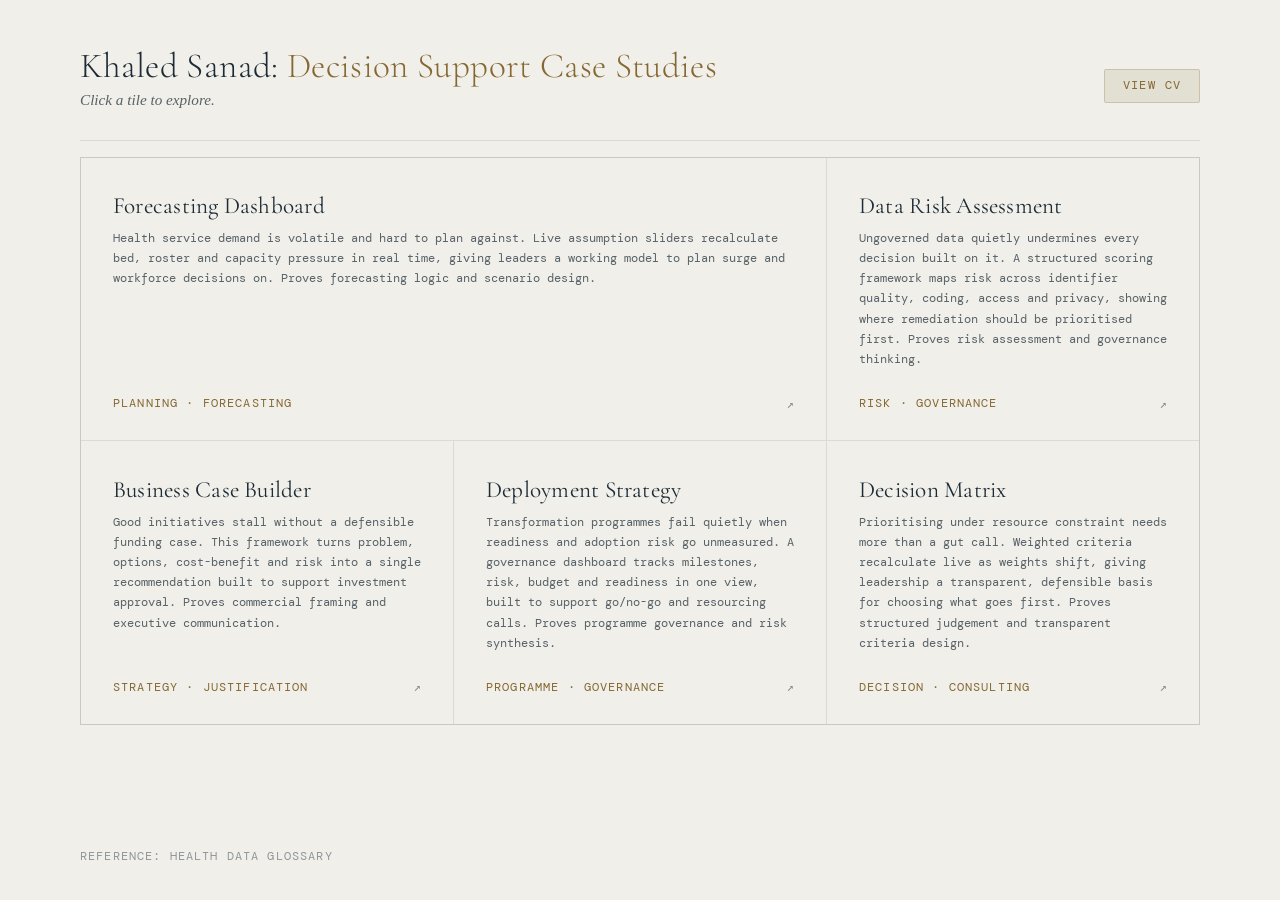
==== commit a9a4d086: "Remove proof strip and suggested path from header Removed proof strip and suggested path from header" ====
--- a/index.html
+++ b/index.html
@@ -279,8 +279,6 @@
     <h1>Khaled Sanad: <em>Decision Support Case Studies</em></h1>
     <p class="tagline">Click a tile to explore.</p>
     <div class="meta-block">
-      <div class="proof-strip">Forecasting · Risk · Prioritisation · Governance · Communication</div>
-      <div class="suggested-path">Suggested path: Forecasting → Risk → Business Case.</div>
     </div>
   </div>
   <a class="cv-btn" id="cvBtn" href="cv.html" title="View CV">View CV</a>
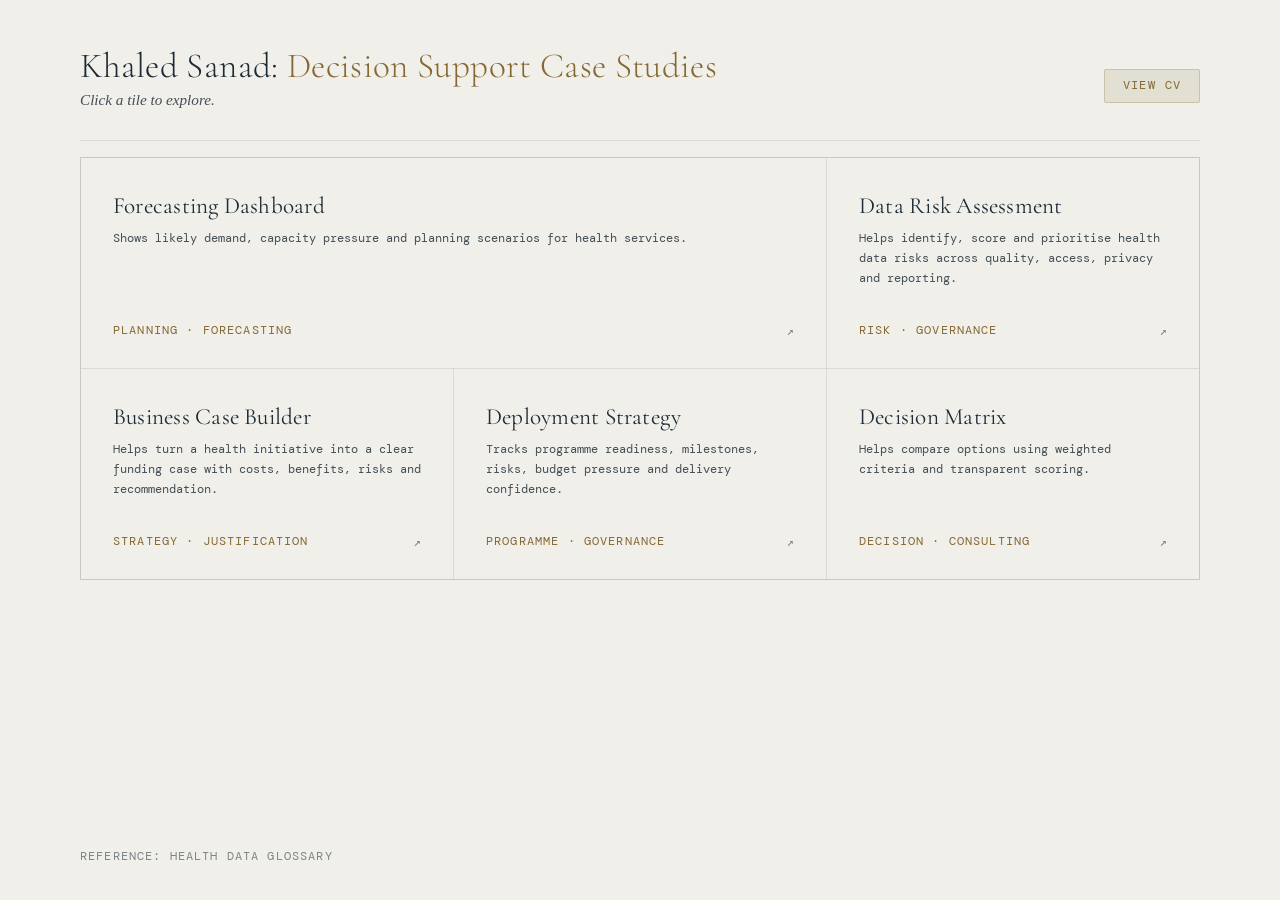
==== commit 261f1940: "Simplify tile copy to plain descriptions Replaces the problem/build/decision/skill essaying with a s" ====
--- a/index.html
+++ b/index.html
@@ -290,7 +290,7 @@
     <a class="tile wide" href="apps/forecasting-dashboard.html" data-title="Forecasting Dashboard">
       <div>
         <div class="tile-title">Forecasting Dashboard</div>
-        <div class="tile-desc">Health service demand is volatile and hard to plan against. Live assumption sliders recalculate bed, roster and capacity pressure in real time, giving leaders a working model to plan surge and workforce decisions on. Proves forecasting logic and scenario design.</div>
+        <div class="tile-desc">Shows likely demand, capacity pressure and planning scenarios for health services.</div>
       </div>
       <div class="tile-footer">
         <span class="tile-tag active">Planning · Forecasting</span>
@@ -301,7 +301,7 @@
     <a class="tile" href="apps/data-risk-assessment.html" data-title="Data Risk Assessment">
       <div>
         <div class="tile-title">Data Risk Assessment</div>
-        <div class="tile-desc">Ungoverned data quietly undermines every decision built on it. A structured scoring framework maps risk across identifier quality, coding, access and privacy, showing where remediation should be prioritised first. Proves risk assessment and governance thinking.</div>
+        <div class="tile-desc">Helps identify, score and prioritise health data risks across quality, access, privacy and reporting.</div>
       </div>
       <div class="tile-footer">
         <span class="tile-tag active">Risk · Governance</span>
@@ -312,7 +312,7 @@
     <a class="tile" href="apps/business-case-builder.html" data-title="Business Case Builder">
       <div>
         <div class="tile-title">Business Case Builder</div>
-        <div class="tile-desc">Good initiatives stall without a defensible funding case. This framework turns problem, options, cost-benefit and risk into a single recommendation built to support investment approval. Proves commercial framing and executive communication.</div>
+        <div class="tile-desc">Helps turn a health initiative into a clear funding case with costs, benefits, risks and recommendation.</div>
       </div>
       <div class="tile-footer">
         <span class="tile-tag active">Strategy · Justification</span>
@@ -323,7 +323,7 @@
     <a class="tile" href="apps/deployment-strategy-dashboard.html" data-title="Deployment Strategy">
       <div>
         <div class="tile-title">Deployment Strategy</div>
-        <div class="tile-desc">Transformation programmes fail quietly when readiness and adoption risk go unmeasured. A governance dashboard tracks milestones, risk, budget and readiness in one view, built to support go/no-go and resourcing calls. Proves programme governance and risk synthesis.</div>
+        <div class="tile-desc">Tracks programme readiness, milestones, risks, budget pressure and delivery confidence.</div>
       </div>
       <div class="tile-footer">
         <span class="tile-tag active">Programme · Governance</span>
@@ -334,7 +334,7 @@
     <a class="tile" href="apps/decision-matrix.html" data-title="Decision Matrix">
       <div>
         <div class="tile-title">Decision Matrix</div>
-        <div class="tile-desc">Prioritising under resource constraint needs more than a gut call. Weighted criteria recalculate live as weights shift, giving leadership a transparent, defensible basis for choosing what goes first. Proves structured judgement and transparent criteria design.</div>
+        <div class="tile-desc">Helps compare options using weighted criteria and transparent scoring.</div>
       </div>
       <div class="tile-footer">
         <span class="tile-tag active">Decision · Consulting</span>
--- a/assets/css/tokens.css
+++ b/assets/css/tokens.css
@@ -18,8 +18,8 @@
 
   --ink:          #1c2b35;
   --ink-rgb:      28,43,53;
-  --ink-2:        rgba(28,43,53,0.72);
-  --ink-3:        rgba(28,43,53,0.45);
+  --ink-2:        rgba(28,43,53,0.82);
+  --ink-3:        rgba(28,43,53,0.55);
 
   /* ── Status colours (shared meaning across every artefact) ───
      Hue/saturation unchanged from the dark theme — lightness only,
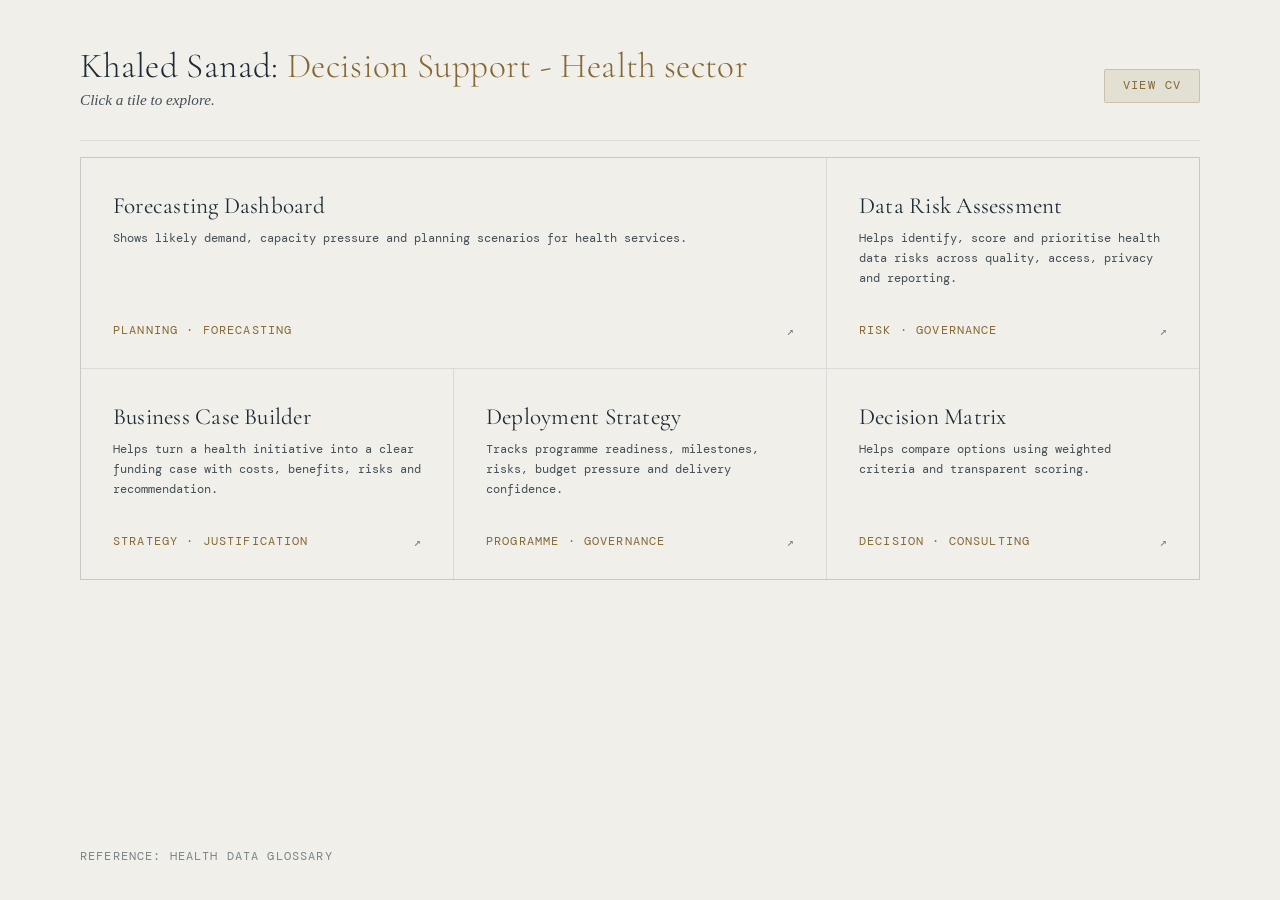
==== commit 46bf39c9: "Update title and header for health sector focus" ====
--- a/index.html
+++ b/index.html
@@ -4,7 +4,7 @@
 <meta charset="UTF-8">
 <meta name="viewport" content="width=device-width, initial-scale=1.0">
 <link rel="icon" type="image/svg+xml" href="data:image/svg+xml,<svg xmlns='http://www.w3.org/2000/svg' viewBox='0 0 32 32'><rect width='32' height='32' rx='4' fill='%23141414'/><rect x='2' y='2' width='28' height='28' rx='3' fill='none' stroke='%23c9a96e' stroke-width='2'/><circle cx='16' cy='16' r='8' fill='none' stroke='%23c9a96e' stroke-width='2'/></svg>">
-<title>Khaled Sanad: Decision Support Case Studies</title>
+<title>Khaled Sanad: Decision Support - Health sector</title>
 <link href="https://fonts.googleapis.com/css2?family=Cormorant+Garamond:wght@300;400;600&family=DM+Mono:wght@300;400&display=swap" rel="stylesheet">
 <link rel="stylesheet" href="assets/css/tokens.css">
 <style>
@@ -276,7 +276,7 @@
 
 <header>
   <div class="header-left">
-    <h1>Khaled Sanad: <em>Decision Support Case Studies</em></h1>
+    <h1>Khaled Sanad: <em>Decision Support - Health sector</em></h1>
     <p class="tagline">Click a tile to explore.</p>
     <div class="meta-block">
     </div>
